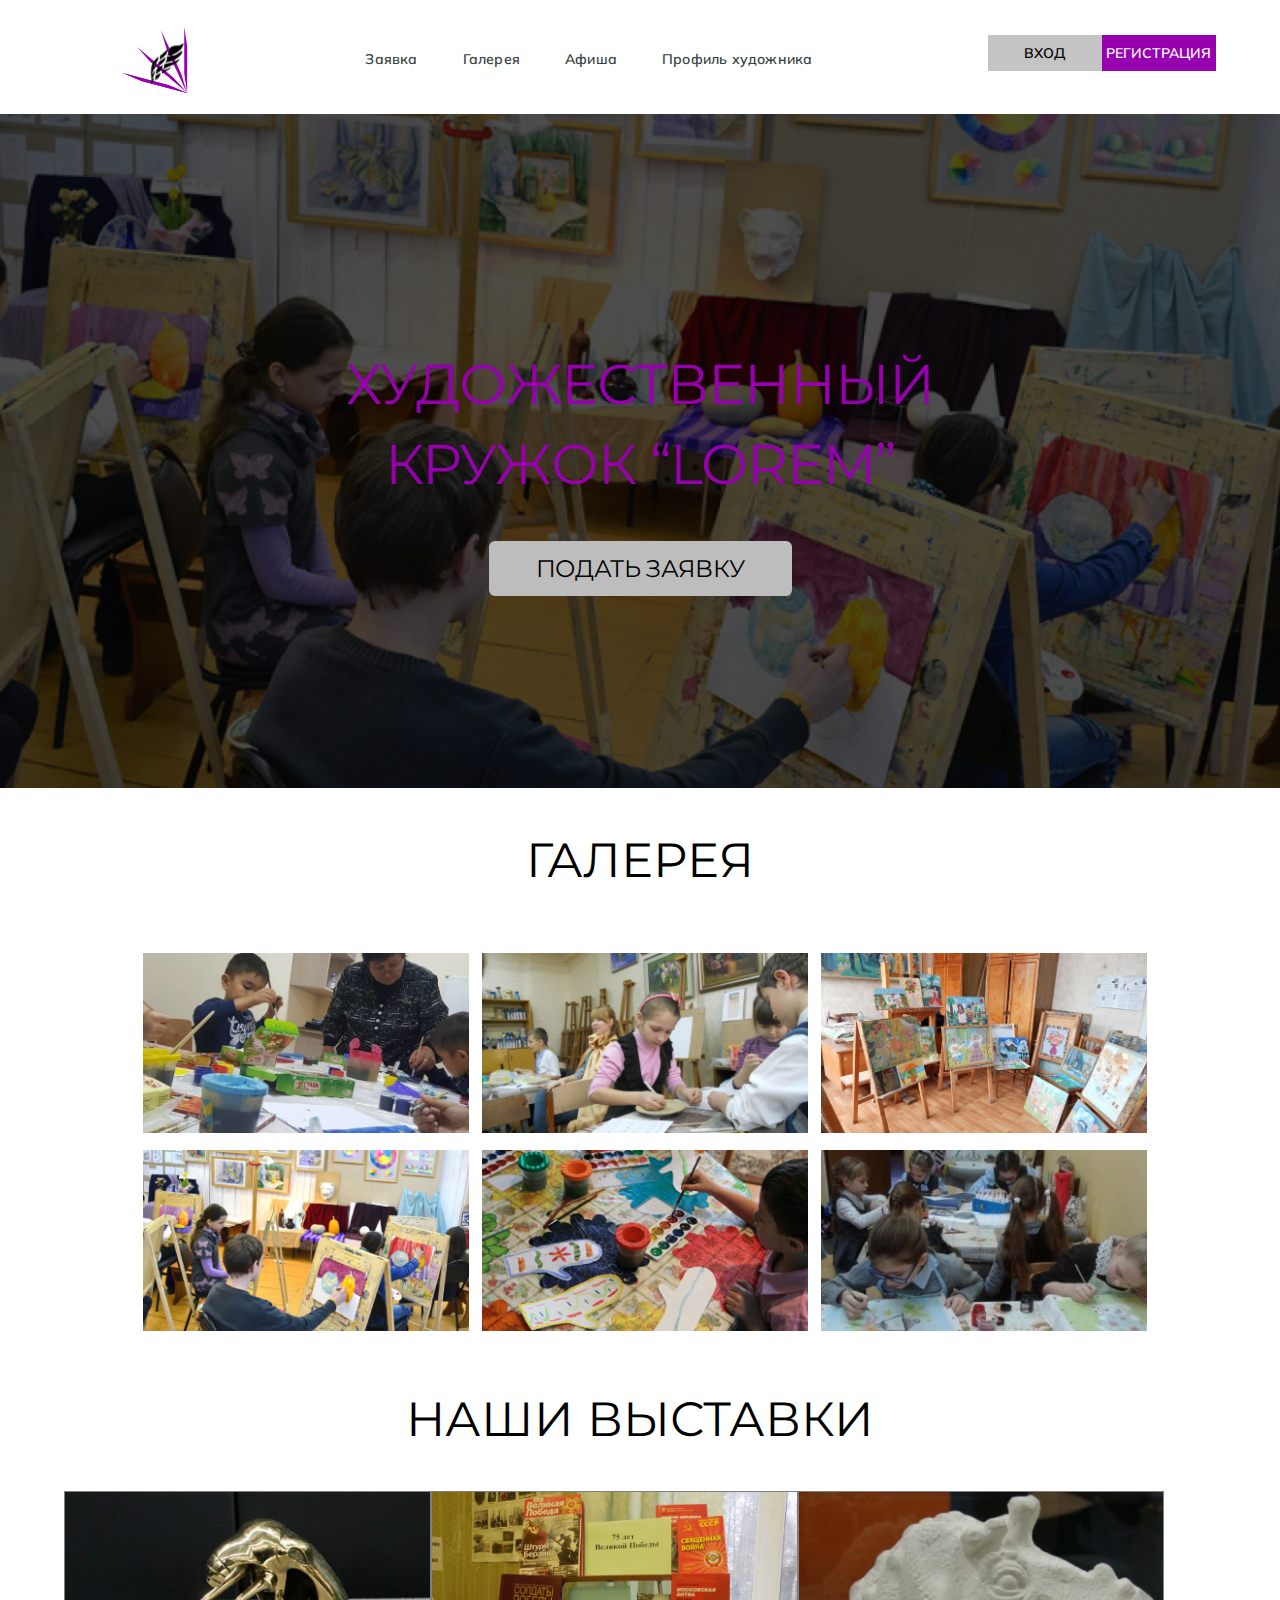
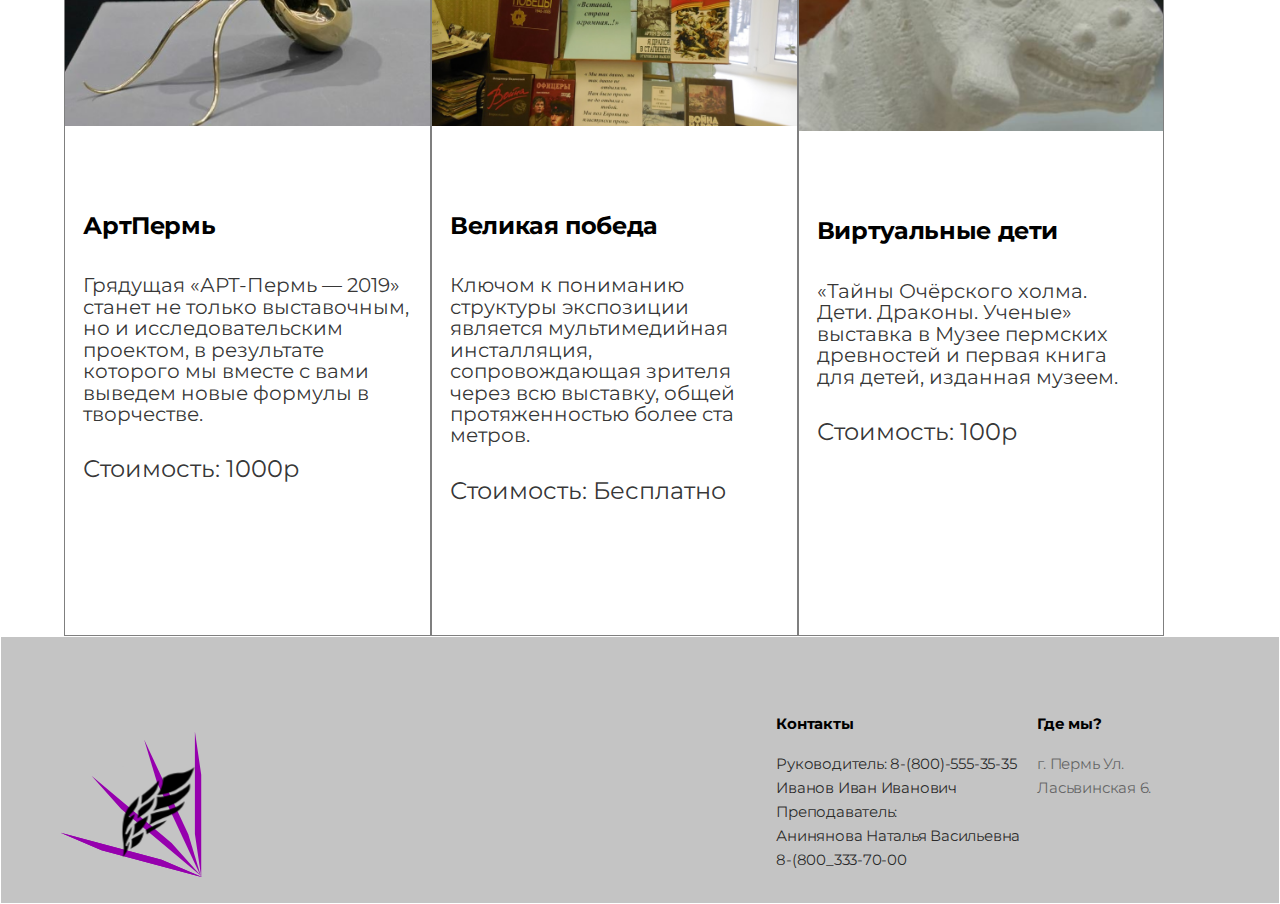
==== index.html @ 4dc278af "Add files via upload" ====
<!DOCTYPE html>
<html lang="en">
<head>
    <meta charset="UTF-8">
    <meta name="viewport" content="width=device-width, initial-scale=1.0">
    <title>Главная страница</title>
    <link rel="stylesheet" href="style/mainStyle.css">
    <link rel="preconnect" href="https://fonts.gstatic.com">
    <link href="https://fonts.googleapis.com/css2?family=Montserrat:wght@300;400;700&family=Mulish:ital,wght@0,300;0,400;0,600;1,300&display=swap" rel="stylesheet">
</head>
<body>
    <header>
        <img src="imgs/Logo.svg" id="logo">
        <ul class="list">
            <li class="item">Заявка</li>
            <li class="item">Галерея</li>
            <li class="item">Афиша</li>
            <li class="item">Профиль художника</li>
        </ul>
        <div id="Buttons-nav">
            <a href="#"><div class="Button-Join">Вход</div></a>
            <a href="#"><div class="Button-Join" id="Button-Reg">Регистрация</div></a>
        </div>
        <div id="hide-div">
            <img id="menu_butt" src="imgs/menu.png">
            <ul class="list-hide">
                <a href="#"><li class="item-hide">Заявка</li></a>
                <a href="#"><li class="item-hide">Галерея</li></a>
                <a href="#"><li class="item-hide">Афиша</li></a>
                <a href="#"><li class="item-hide">Профиль<br>художника</li></a>
                <a href="#"><li class="item-hide">Вход</li></a>
                <a href="#"><li class="item-hide">Регистрация</li></a>
            </ul>
        </div>
        
    </header>
    <main>
        <section class="main-title">
            <h1>ХУДОЖЕСТВЕННЫЙ<br>КРУЖОК “LOREM”</h1>
            <a href="#"><div id="Butt-Zayvka">ПОДАТЬ ЗАЯВКУ</div></a>
        </section>
        <h1 class="titleEvery">ГАЛЕРЕЯ</h1>
        <section>
            <table id="gallery">
                <tr>
                    <td>
                        <img src="imgs/gall/Rectangle.png">
                    </td>
                    <td>
                        <img src="imgs/gall/Rectangle (1).png">
                    </td>
                    <td>
                        <img src="imgs/gall/Rectangle (2).png">
                    </td>
                </tr>
                <tr>
                    <td>
                        <img src="imgs/gall/Rectangle (3).png">
                    </td>
                    <td>
                        <img src="imgs/gall/Rectangle (4).png">
                    </td>
                    <td>
                        <img src="imgs/gall/Rectangle (5).png">
                    </td>
                </tr>
            </table>
        </section>
        <h1 class="titleEvery">НАШИ ВЫСТАВКИ</h1>
        <section id="afisha">
            <div class="vist">
                <img src="imgs/afisha/art-perm.png">
                <div class=info>
                    <h4>АртПермь</h4>
                <p class="deskr">
                    Грядущая «АРТ-Пермь — 2019» станет не только выставочным, но и исследовательским
                    проектом, в результате которого мы вместе с вами выведем новые формулы в творчестве.

                </p>
                <p class="price">
                    Стоимость: 1000р
                </p>
                </div>
                
            </div>
            <div class="vist">
                <img src="imgs/afisha/pobeda.png">
                <div class=info>
                    <h4>Великая победа</h4>
                <p class="deskr">
                    Ключом к пониманию структуры экспозиции является мультимедийная инсталляция,
                    сопровождающая зрителя через всю выставку, общей протяженностью более ста метров.

                </p>
                <p class="price">
                    Стоимость: Бесплатно
                </p>
                </div>
            </div>
            <div class="vist">
                <img src="imgs/afisha/virt.png">
                <div class=info>
                    <h4>Виртуальные дети</h4>
                    <p class="deskr">
                        «Тайны Очёрского холма. Дети. Драконы. Ученые» выставка в Музее пермских
                        древностей и первая книга для детей, изданная музеем.
                    </p>
                    <p class="price">
                        Стоимость: 100р
                    </p>
                </div>
            </div>    
        </section>
    </main>
    <footer>
        <div id="footer-content">
            <img src="imgs\Logo.svg">
            <div id="info-footer">
                <div>
                    <p>Контакты</p>
                    <ul class="list-footer">
                        <li>Руководитель: 8-(800)-555-35-35</li>
                        <li>Иванов Иван Иванович</li>
                        <li>Преподаватель:</li>
                        <li>Анинянова Наталья Васильевна</li>
                        <li>8-(800_333-70-00</li>
                    </ul>
                </div>
                <div id="Whereismymind">
                    <p>Где мы?</p>
                    <ul class="list-footer">
                        <li>г. Пермь Ул. </li>
                        <li>Ласьвинская 6.</li>
                    </ul>
                </div>
            </div>
        </div>
        
    </footer>
    
    <script  src="https://code.jquery.com/jquery-3.5.1.min.js"></script>
    <script src="js/mainPage.js"></script>
</body>
</html>
---- style/mainStyle.css ----
body{
    margin: 0px;
    padding: 0px;
}
#menu_butt{
    width: 80px;
    margin-top: 15px;
}
header{
       
    width: 90%;   
    margin: auto;
    display: flex;
    justify-content: space-between;
    margin-bottom: 20px;
}
#logo{
    margin-top: 15px;
    margin-left: 5%;
    width:82px;
}
.list{
    display: flex;
    margin-top: 50px;   
    padding: 0;
    justify-content: space-between;
    list-style: none;
    width:40%;
    
}
.list-hide{
    list-style: none;
    position: absolute;
    background-color: white;
    right:0px;
}
.item-hide{
    padding:20px;
}
.list-hide a:hover{
    color:#9600AE;
    
}
/*Стиль всех ссылок на странице*/
a{
    text-decoration: none;
    color:inherit;
}
/*Стиль ссылки в основной навигации*/
.list a{
    color:#18A0FB;
}
/*Элемент списка в навигации*/
.item{
    /* Subtitle 2 - semibold 14 (18, 0.2px) */

    font-family: 'Mulish', sans-serif;
    
    font-weight: 600;
    font-size: 14px;
    line-height: 18px;
    /* identical to box height, or 129% */

    display: inline;
    
    letter-spacing: 0.2px;
   
    margin-right:3%;
    color: #373F41;
    white-space: nowrap;

}
#Buttons-nav{
    display: flex;
    margin-top: 35px; 
}
.Button-Join{
    background-color:#C4C4C4;
    display: inline-block; 
    padding:8% 0;
    width: 114px;
    text-align: center;    
    text-decoration: none;    
    font-family: 'Mulish', sans-serif;
    font-style: normal;
    font-weight: 600;
    font-size: 14px;
    line-height: 18px;
    color: #000000;
    text-transform: uppercase;
}
#Button-Reg{
    color:white;
    background: #9600AE;
    
    
}
.main-title{
    background-image: url('fonMain.png');
    background-size: cover;
    width:100%;
    display: inline-block;
    padding-top: 15%;
    padding-bottom: 15%;
}
.main-title h1{
    
    font-family: Montserrat;
    font-style: normal;
    font-weight: normal;
    font-size: 56px;
    line-height: 80px;
    /* or 143% */

    
    
    text-align: center;
    letter-spacing: -0.015em;

    color: #9600AE;


}
#Butt-Zayvka{
    margin: auto;
    
    width:303px;
    padding: 1% 0px;
    
    background-color: #BDBDBD;
    border-radius: 6px;
    font-family: Montserrat;
    font-style: normal;
    font-weight: normal;
    font-size: 24px;
    line-height: 29px;
    
    text-align: center;
    letter-spacing: -0.015em;
    text-decoration: none;
    text-transform: uppercase;
    color: #000000;
}
.titleEvery{
    font-family: Montserrat;
    font-style: normal;
    font-weight: normal;
    font-size: 48px;
    line-height: 80px;
    text-transform: uppercase;
    text-align: center;
}
#gallery{
    margin: auto;
    margin-top: 50px;
}
#gallery td{
    padding-left:  1%;
    padding-bottom: 10px;
}
#gallery img{
    width:100%;
}
#afisha{
    margin-left:5%;
    display: flex;
    flex-direction: row;
    
}
.vist{
    display: flex;
    width:30%;
    border: 1px solid;
    border-color: rgba(0, 0, 0, 0.5);;
    flex-direction: column;
    
}
.vist img{
    width:100%;
    max-height: 340px;
}
.info{
    padding-top:50px;
    padding-bottom: 100px;
    padding-left:5%;
    padding-right: 5%;
}
.info h4{
    font-family: Montserrat;
    font-style: normal;
    font-weight: bold;
    font-size: 24px;
    line-height: 36px;
    /* identical to box height, or 150% */

    letter-spacing: -0.015em;

    color: #000000;
}
.deskr{
    font-family: Montserrat;
    font-style: normal;
    font-weight: normal;
    font-size: 20px;
    line-height: 107%;
   

    

    color: rgba(0, 0, 0, 0.8);
}
.price{
    font-family: Montserrat;
    font-style: normal;
    font-weight: normal;
    font-size: 24px;
    line-height: 167%;
    /* or 167% */

    

    color: rgba(0, 0, 0, 0.8);
}
footer{
    padding-top: 60px;
    padding-bottom: 15px;
    background-color: #C4C4C4; 
    margin: 1px;  
}
#footer-content{
    display: flex;
    flex-direction: row;
    justify-content: space-between;
    width: 90%;
}
#footer-content p{
    font-family: Montserrat;
    font-style: normal;
    font-weight: bold;
    font-size: 15px;
    line-height: 160%;
    /* identical to box height, or 160% */

    letter-spacing: -0.015em;

    color: #000000;

}
#footer-content li{
    font-family: Montserrat;
    font-style: normal;
    font-weight: normal;
    font-size: 15px;
    line-height: 24px;
    /* or 160% */

    letter-spacing: -0.015em;

    color: rgba(0, 0, 0, 0.8);
}
#Whereismymind{
    padding-left: 3%;
}
#Whereismymind li,p{
    color: rgba(0, 0, 0, 0.5);
    
}
footer img{
    width:179px;
    padding-left:5%;
}
#info-footer{
    display: flex;
    flex-direction: row;
    justify-content: flex-end;
    width: 50%;  
}

.list-footer{
     
    padding: 0;
    
    list-style: none;
}
@media(max-width:900px)
{
   #afisha{
       flex-direction: column;
       margin: 0;
   } 
   .vist{
       width:80%;
       margin: auto;
       margin-bottom: 50px;
   }
   #info-footer{
       width:70%;
   }
   header{
       width:100%;
       
   }
}
@media(max-width:768px){
    .item{
        font-size: 12px;
    }
    
}
@media(max-width:680px){
    .Button-Join{
        font-size: 12px;
        width:90px;
        margin-top:5px;
    }
    .main-title h1{
        font-size: 36px;
    }
}
@media(max-width:650px)
{
    #footer-content li,p{
        font-size:12px;
    }
}
@media(max-width:550px)
{
    #footer-content li,p{
        font-size:10px;
    }
}
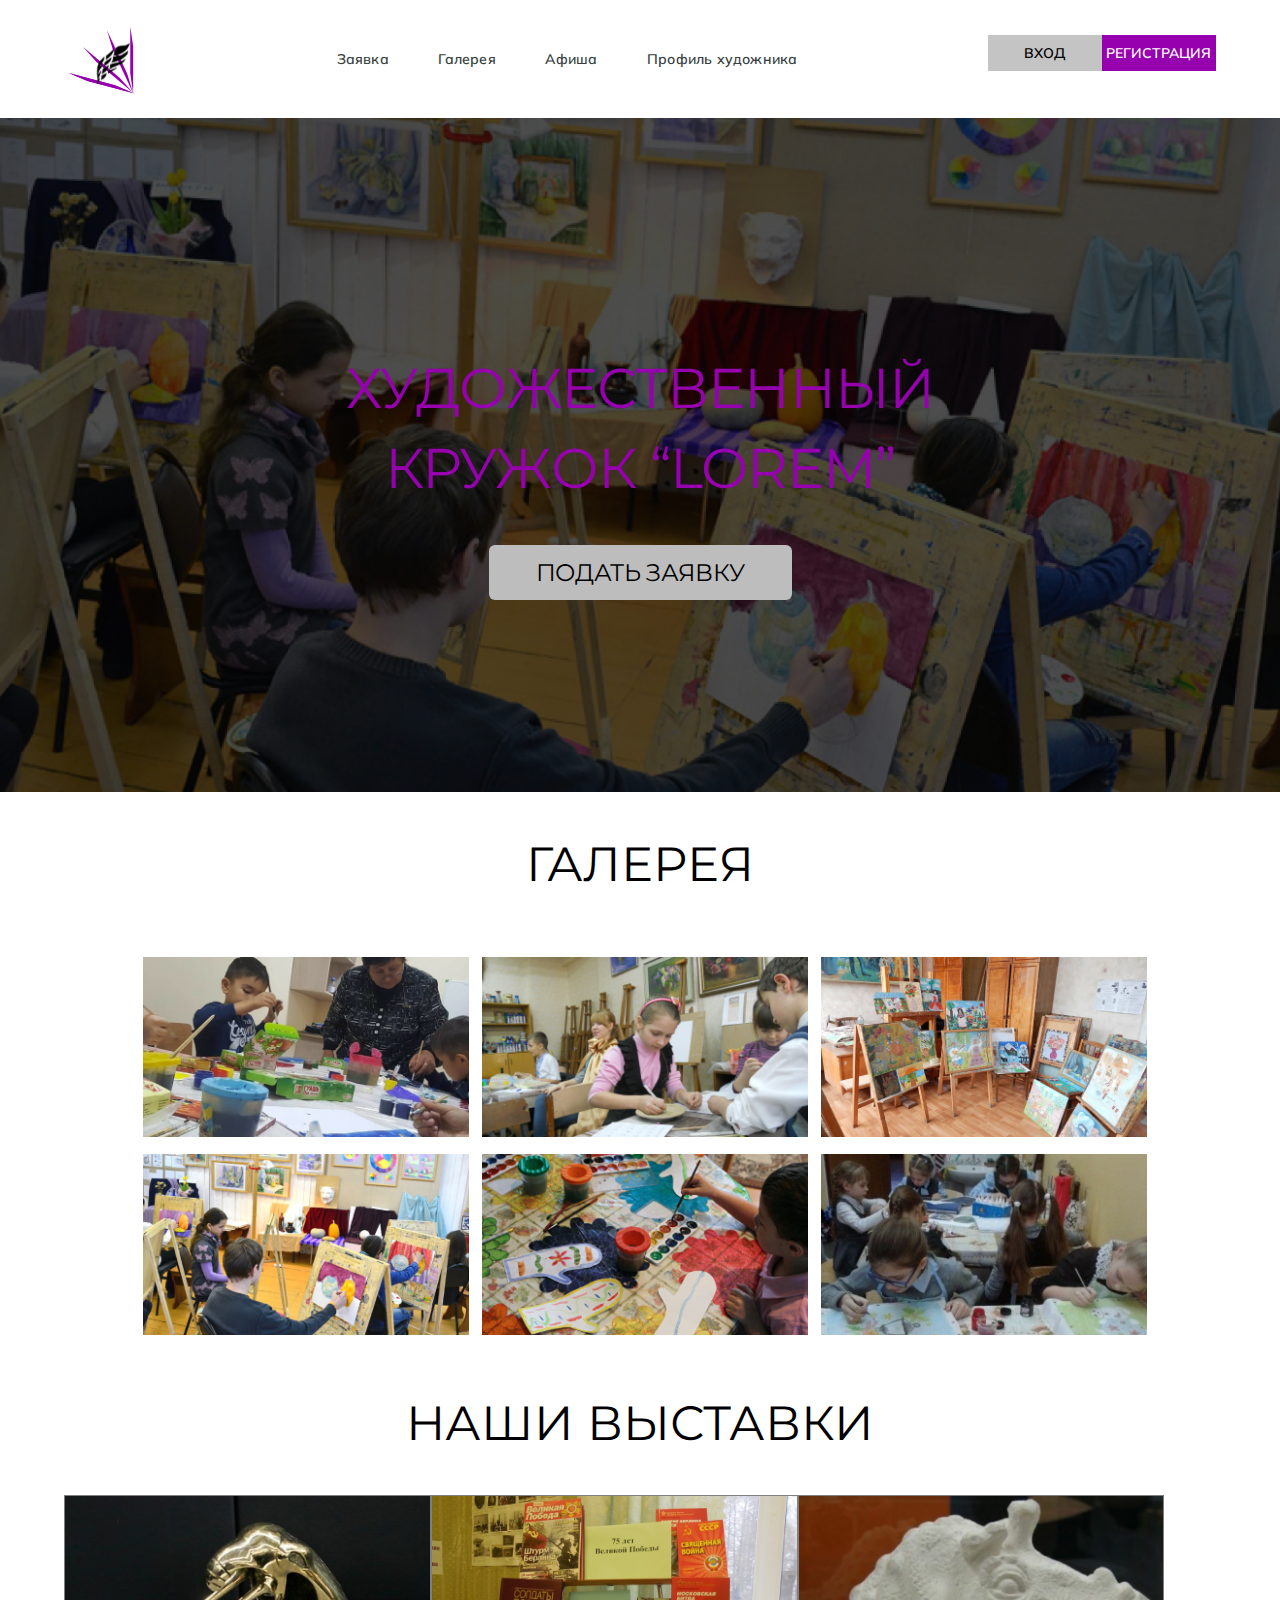
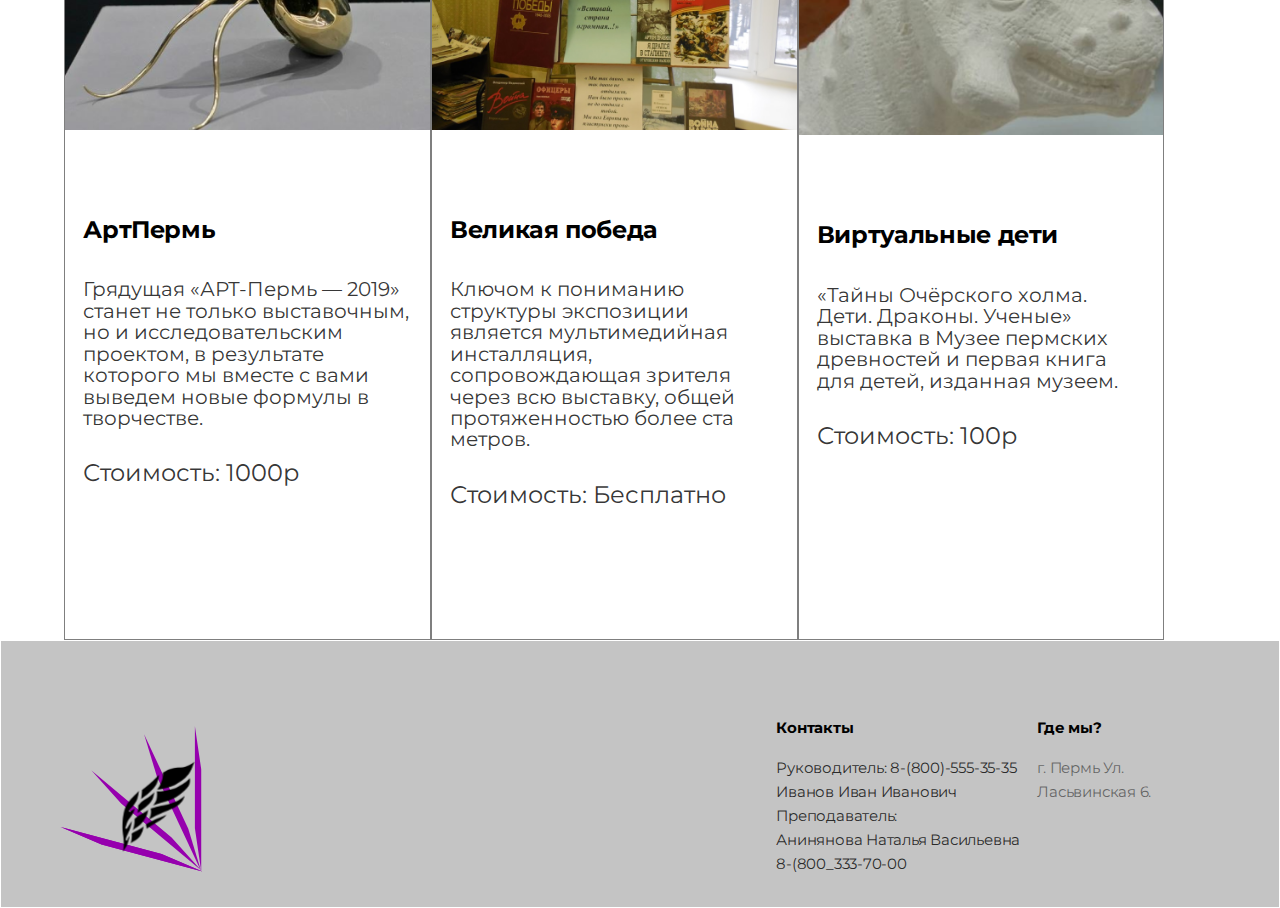
==== commit ba2d1503: "Add files via upload" ====
--- a/index.html
+++ b/index.html
@@ -4,22 +4,23 @@
     <meta charset="UTF-8">
     <meta name="viewport" content="width=device-width, initial-scale=1.0">
     <title>Главная страница</title>
+    <link rel="stylesheet" href="style/headerFooterStyle.css">
     <link rel="stylesheet" href="style/mainStyle.css">
     <link rel="preconnect" href="https://fonts.gstatic.com">
     <link href="https://fonts.googleapis.com/css2?family=Montserrat:wght@300;400;700&family=Mulish:ital,wght@0,300;0,400;0,600;1,300&display=swap" rel="stylesheet">
 </head>
 <body>
     <header>
-        <img src="imgs/Logo.svg" id="logo">
+        <a href="index.html"><img src="imgs/Logo.svg" id="logo"></a>
         <ul class="list">
-            <li class="item">Заявка</li>
-            <li class="item">Галерея</li>
-            <li class="item">Афиша</li>
-            <li class="item">Профиль художника</li>
+            <a href="reg.html"><li class="item">Заявка</li></a>
+            <a href="gall.html"><li class="item">Галерея</li></a>
+            <a href="afisha.html"><li class="item">Афиша</li></a>
+            <a href="profile.html"><li class="item">Профиль художника</li></a>
         </ul>
         <div id="Buttons-nav">
-            <a href="#"><div class="Button-Join">Вход</div></a>
-            <a href="#"><div class="Button-Join" id="Button-Reg">Регистрация</div></a>
+            <a href="logIn.html"><div class="Button-Join">Вход</div></a>
+            <a href="reg.html"><div class="Button-Join" id="Button-Reg">Регистрация</div></a>
         </div>
         <div id="hide-div">
             <img id="menu_butt" src="imgs/menu.png">
@@ -114,7 +115,7 @@
     </main>
     <footer>
         <div id="footer-content">
-            <img src="imgs\Logo.svg">
+            <a href="index.html" id="logo-footer-a"><img src="imgs\Logo.svg" id="logo-footer" ></a>
             <div id="info-footer">
                 <div>
                     <p>Контакты</p>
--- a/style/headerFooterStyle.css
+++ b/style/headerFooterStyle.css
@@ -0,0 +1,219 @@
+body{
+    margin: 0px;
+    padding: 0px;
+}
+#menu_butt{
+    width: 80px;
+    margin-top: 15px;
+    position: relative;
+}
+header{
+       
+    width: 90%;   
+    margin: auto;
+    display: flex;
+    justify-content: space-between;
+    margin-bottom: 60px;
+}
+#logo{
+    margin-top: 15px;
+    margin-left: 5%;
+    width:82px;
+}
+.list{
+    display: flex;
+    margin-top: 50px;   
+    padding: 0;
+    justify-content: space-between;
+    list-style: none;
+    width:40%;
+    
+}
+.list-hide{
+    
+    display: flex;
+    flex-direction: row;
+    justify-content: space-around;
+    list-style: none;
+    position: absolute;
+    background-color: #F5F5F5;
+    right:0px;
+    padding: 10px;
+    text-align: center;
+}
+
+.item-hide{
+    display: inline;
+    margin-top: 0px;
+    padding-bottom:20px;
+}
+.list-hide a:hover{
+    color:#9600AE;
+    
+}
+/*Стиль всех ссылок на странице*/
+a{
+    text-decoration: none;
+    color:inherit;
+}
+/*Стиль ссылки в основной навигации*/
+.list a{
+    color:#18A0FB;
+}
+/*Элемент списка в навигации*/
+.item{
+    /* Subtitle 2 - semibold 14 (18, 0.2px) */
+
+    font-family: 'Mulish', sans-serif;
+    
+    font-weight: 600;
+    font-size: 14px;
+    line-height: 18px;
+    /* identical to box height, or 129% */
+
+    display: inline;
+    
+    letter-spacing: 0.2px;
+   
+    margin-right:3%;
+    color: #373F41;
+    white-space: nowrap;
+
+}
+.list-hide{
+    left:0;
+    margin:0;
+}
+#Buttons-nav{
+    display: flex;
+    margin-top: 35px; 
+}
+.Button-Join{
+    background-color:#C4C4C4;
+    display: inline-block; 
+    padding:8% 0;
+    width: 114px;
+    text-align: center;    
+    text-decoration: none;    
+    font-family: 'Mulish', sans-serif;
+    font-style: normal;
+    font-weight: 600;
+    font-size: 14px;
+    line-height: 18px;
+    color: #000000;
+    text-transform: uppercase;
+}
+#Button-Reg{
+    color:white;
+    background: #9600AE;
+    
+    
+}
+/*Подвал*/
+footer{
+    padding-top: 60px;
+    padding-bottom: 15px;
+    background-color: #C4C4C4; 
+    margin: 1px;
+      
+}
+/*Содержимое подвала*/
+#footer-content{
+    display: flex;
+    flex-direction: row;
+    justify-content: space-between;
+    width: 90%;
+}
+/*Тег параграфа в подвале*/
+#footer-content p{
+    font-family: Montserrat;
+    font-style: normal;
+    font-weight: bold;
+    font-size: 15px;
+    line-height: 160%;
+    /* identical to box height, or 160% */
+
+    letter-spacing: -0.015em;
+
+    color: #000000;
+
+}
+/*Элемент списка в подвале*/
+#footer-content li{
+    font-family: Montserrat;
+    font-style: normal;
+    font-weight: normal;
+    font-size: 15px;
+    line-height: 24px;
+    /* or 160% */
+
+    letter-spacing: -0.015em;
+
+    color: rgba(0, 0, 0, 0.8);
+}
+/*Правый список с адресом*/
+#Whereismymind{
+    padding-left: 3%;
+}
+#Whereismymind li,p{
+    color: rgba(0, 0, 0, 0.5);
+    
+}
+/*Логотип в подвале*/
+#logo-footer{
+    width:179px;
+    
+}
+#logo-footer-a{
+    padding-left:5%;
+}
+
+/*Левый список с информацией*/
+#info-footer{
+    display: flex;
+    flex-direction: row;
+    justify-content: flex-end;
+    width: 50%;  
+}
+/*Списки в футере*/
+.list-footer{
+     
+    padding: 0;
+    
+    list-style: none;
+}
+
+
+@media(max-width:900px)
+{
+    header{
+        width:100%;
+        
+    }
+ }
+ @media(max-width:768px){
+    .item{
+        font-size: 12px;
+    }
+    
+}
+ @media(max-width:650px)
+ {
+     #footer-content li, #footer-content p{
+         font-size:12px;
+     }
+ }
+ @media(max-width:550px)
+ {
+     #footer-content li, #footer-content p{
+         font-size:10px;
+     }
+ }
+
+
+
+
+
+
+
+
--- a/style/mainStyle.css
+++ b/style/mainStyle.css
@@ -221,67 +221,11 @@
 
     color: rgba(0, 0, 0, 0.8);
 }
-footer{
-    padding-top: 60px;
-    padding-bottom: 15px;
-    background-color: #C4C4C4; 
-    margin: 1px;  
-}
-#footer-content{
-    display: flex;
-    flex-direction: row;
-    justify-content: space-between;
-    width: 90%;
-}
-#footer-content p{
-    font-family: Montserrat;
-    font-style: normal;
-    font-weight: bold;
-    font-size: 15px;
-    line-height: 160%;
-    /* identical to box height, or 160% */
-
-    letter-spacing: -0.015em;
-
-    color: #000000;
-
-}
-#footer-content li{
-    font-family: Montserrat;
-    font-style: normal;
-    font-weight: normal;
-    font-size: 15px;
-    line-height: 24px;
-    /* or 160% */
-
-    letter-spacing: -0.015em;
-
-    color: rgba(0, 0, 0, 0.8);
-}
-#Whereismymind{
-    padding-left: 3%;
-}
-#Whereismymind li,p{
-    color: rgba(0, 0, 0, 0.5);
-    
-}
-footer img{
-    width:179px;
-    padding-left:5%;
-}
-#info-footer{
-    display: flex;
-    flex-direction: row;
-    justify-content: flex-end;
-    width: 50%;  
-}
-
-.list-footer{
-     
-    padding: 0;
-    
-    list-style: none;
-}
+
+
+
+
+/*Медиа-запросы*/
 @media(max-width:900px)
 {
    #afisha{
